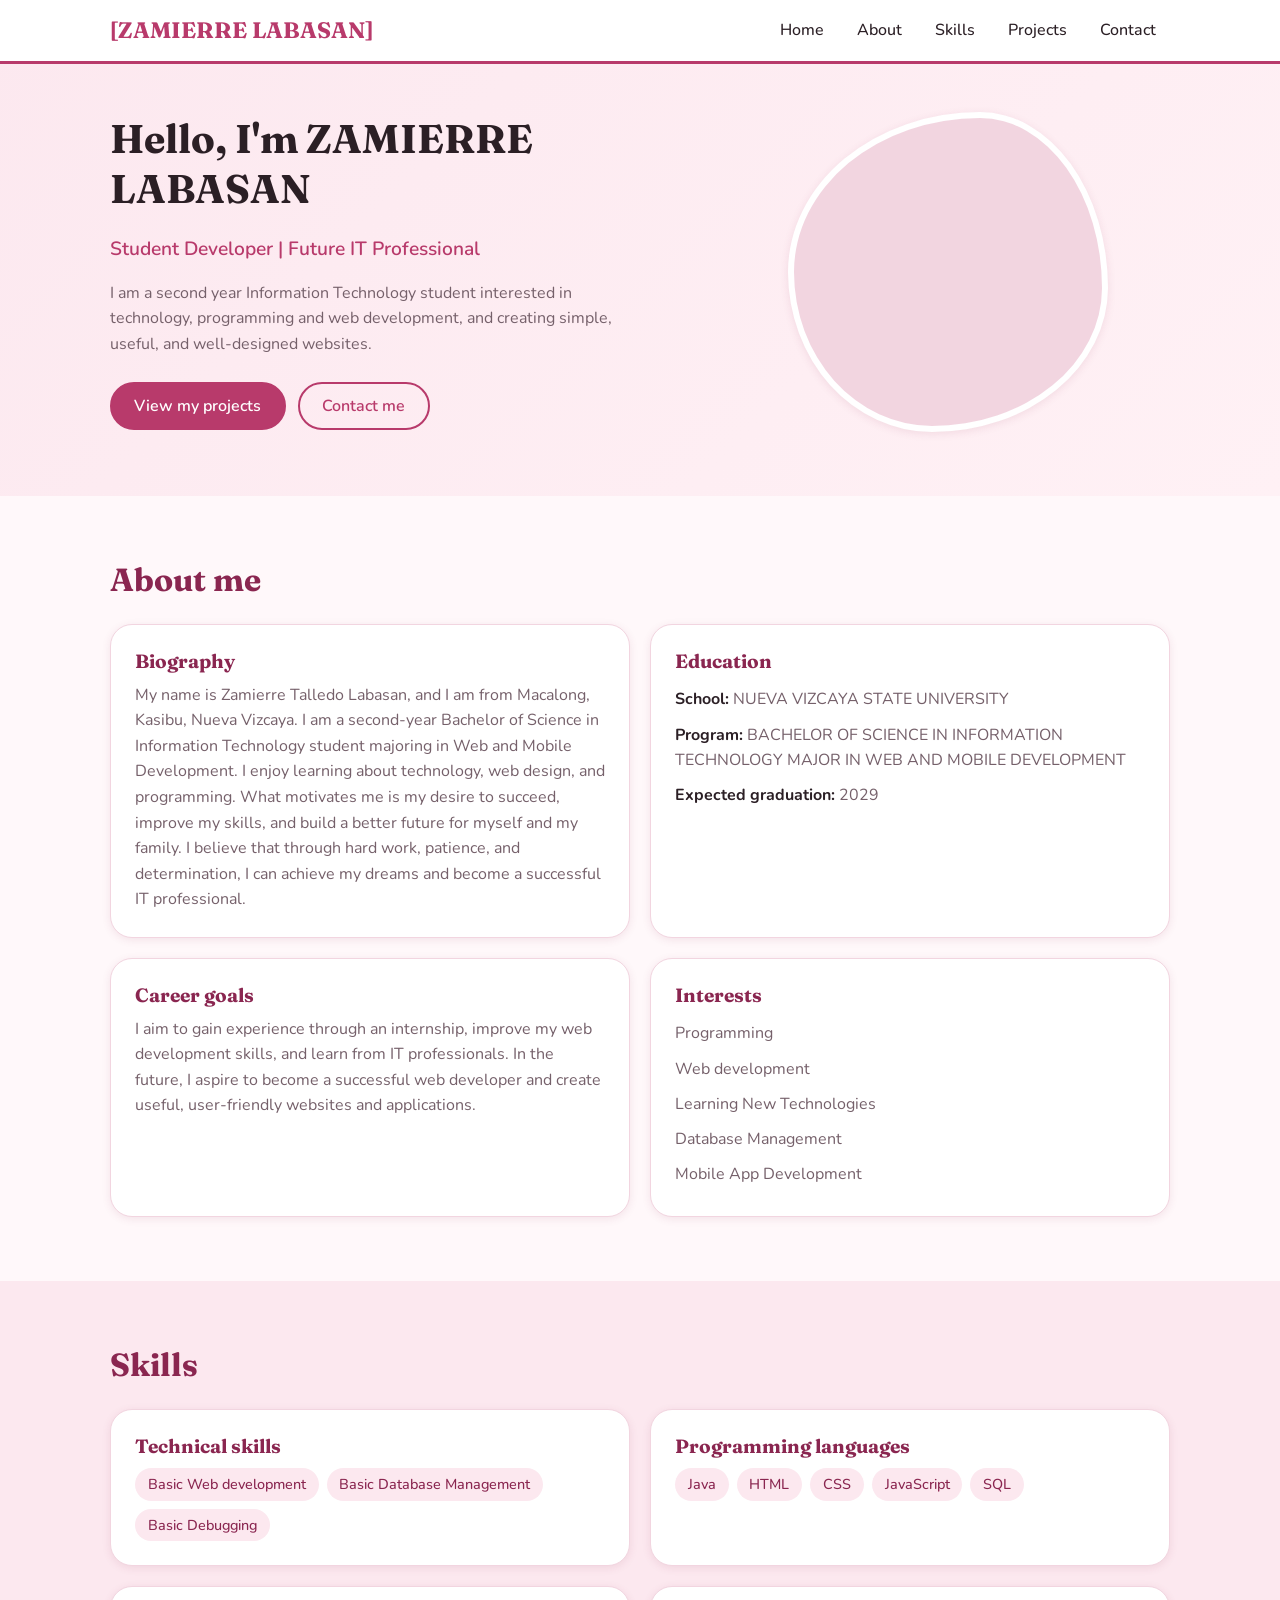
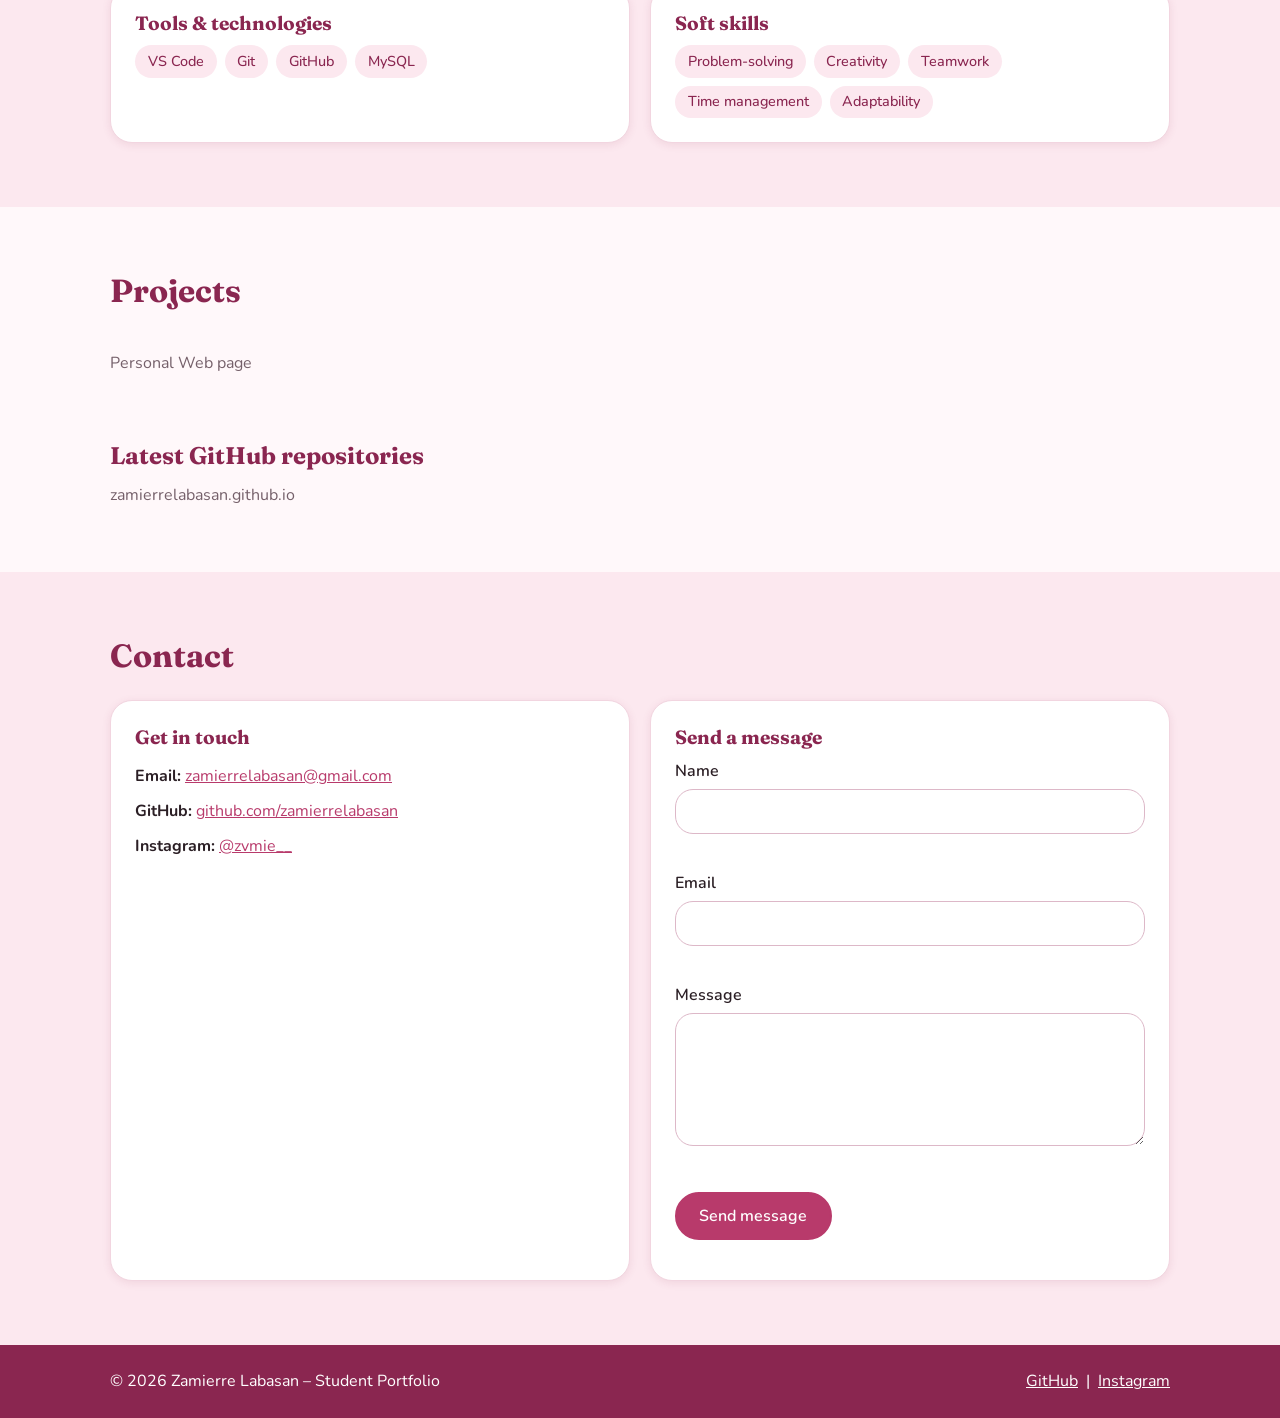
==== index.html @ b9adf053 "First version of my portfolio" ====
<!DOCTYPE html>
<html lang="en">
<head>
  <meta charset="UTF-8">
  <meta name="viewport" content="width=device-width, initial-scale=1.0">
  <title>[ZAMIERRE LABASAN] | Student Portfolio</title>
  <meta name="description" content="Student portfolio of ZAMIERRE LABASAN: about me, skills, projects, latest GitHub repositories and contact details.">

  <!-- Fonts: one for headings, one for body text (system fonts are used if these cannot load) -->
  <link rel="preconnect" href="https://fonts.googleapis.com">
  <link rel="preconnect" href="https://fonts.gstatic.com" crossorigin>
  <link href="https://fonts.googleapis.com/css2?family=Fraunces:wght@600;700&family=Nunito:wght@400;600;700&display=swap" rel="stylesheet">

  <link rel="stylesheet" href="css/style.css">
</head>
<body>

  <!-- ============ HEADER / NAVIGATION ============ -->
  <header class="site-header">
    <nav class="navbar container" aria-label="Main navigation">
      <a href="#home" class="logo" aria-label="Go to top of page">[ZAMIERRE LABASAN]</a>

      <button class="nav-toggle" id="navToggle" aria-expanded="false" aria-controls="navMenu" aria-label="Open menu">
        <span class="bar"></span><span class="bar"></span><span class="bar"></span>
      </button>

      <ul class="nav-menu" id="navMenu">
        <li><a href="#home">Home</a></li>
        <li><a href="#about">About</a></li>
        <li><a href="#skills">Skills</a></li>
        <li><a href="#projects">Projects</a></li>
        <li><a href="#contact">Contact</a></li>
      </ul>
    </nav>
  </header>

  <main>

    <!-- ============ HOME ============ -->
    <section id="home" class="hero">
      <div class="container hero-grid">
        <div class="hero-text">
          <h1>Hello, I'm ZAMIERRE LABASAN</h1>
          <p class="tagline">Student Developer | Future IT Professional</p>
          <p class="intro">
            I am a second year Information Technology student interested in technology, programming and web
            development, and creating simple, useful, and well-designed websites.
          <div class="hero-buttons">
            <a href="#projects" class="btn btn-primary">View my projects</a>
            <a href="#contact" class="btn btn-outline">Contact me</a>
          </div>
        </div>

        <div class="hero-photo">
          <!-- Put your photo at images/profile.jpg (under 500 KB) -->
          <img src="C:\Users\User\Desktop\zamierrelabasan.github.io\images\My Profile.png" alt="My Profile" width="300" height="300">
        </div>
      </div>
    </section>

    <!-- ============ ABOUT ============ -->
    <section id="about" class="section">
      <div class="container">
        <h2>About me</h2>
        <div class="about-grid">
          <article class="card">
            <h3>Biography</h3>
            <p>My name is Zamierre Talledo Labasan, and I am from Macalong, Kasibu, Nueva Vizcaya. 
              I am a second-year Bachelor of Science in Information Technology student majoring in Web and Mobile Development.
              I enjoy learning about technology, web design, and programming. What motivates me is my desire to succeed, improve my skills, and build a better future for myself and my family. 
              I believe that through hard work, patience, and determination, I can achieve my dreams and become a successful IT professional.</p>
          </article>
          <article class="card">
            <h3>Education</h3>
            <ul class="plain-list">
              <li><strong>School:</strong> NUEVA VIZCAYA STATE UNIVERSITY</li>
              <li><strong>Program:</strong> BACHELOR OF SCIENCE IN INFORMATION TECHNOLOGY MAJOR IN WEB AND MOBILE DEVELOPMENT</li>
              <li><strong>Expected graduation:</strong> 2029 </li>
            </ul>
          </article>
          <article class="card">
            <h3>Career goals</h3>
            <p>I aim to gain experience through an internship, improve my web development skills, and learn from IT professionals. In the future, I aspire to become a successful web developer and create useful, user-friendly websites and applications.</p>
          </article>
          <article class="card">
            <h3>Interests</h3>
            <ul class="plain-list">
              <li>Programming</li>
              <li>Web development</li>
              <li>Learning New Technologies</li>
              <li>Database Management</li>
              <li>Mobile App Development</li>
            </ul>
          </article>
        </div>
      </div>
    </section>

    <!-- ============ SKILLS ============ -->
    <section id="skills" class="section section-alt">
      <div class="container">
        <h2>Skills</h2>
        <div class="skills-grid">
          <article class="card">
            <h3>Technical skills</h3>
            <ul class="badges">
              <li>Basic Web development</li>
              <li>Basic Database Management</li>
              <li>Basic Debugging</li>
            </ul>
          </article>
          <article class="card">
            <h3>Programming languages</h3>
            <ul class="badges">
              <li>Java</li>
              <li>HTML</li>
              <li>CSS</li>
              <li>JavaScript</li>
              <li>SQL</li>
            </ul>
          </article>
          <article class="card">
            <h3>Tools &amp; technologies</h3>
            <ul class="badges">
              <li>VS Code</li>
              <li>Git</li>
              <li>GitHub</li>
              <li>MySQL</li>
            </ul>
          </article>
          <article class="card">
            <h3>Soft skills</h3>
            <ul class="badges">
              <li>Problem-solving</li>
              <li>Creativity</li>
              <li>Teamwork</li>
              <li>Time management</li>
              <li>Adaptability</li>
            </ul>
          </article>
        </div>
      </div>
    </section>

    <!-- ============ PROJECTS ============ -->
    <section id="projects" class="section">
      <div class="container">
        <h2>Projects</h2>

        <!-- Cards are generated by js/script.js from data/projects.json -->
        <div id="projectsGrid" class="projects-grid" aria-live="polite">
          <p class="status-message">Personal Web page</p>
        </div>

        <h3 class="subheading">Latest GitHub repositories</h3>
        <!-- Filled by js/script.js using the GitHub REST API -->
        <ul id="repoList" class="repo-list" aria-live="polite">
          <li class="status-message">zamierrelabasan.github.io</li>
        </ul>
      </div>
    </section>

    <!-- ============ CONTACT ============ -->
    <section id="contact" class="section section-alt">
      <div class="container">
        <h2>Contact</h2>
        <div class="contact-grid">

          <div class="card">
            <h3>Get in touch</h3>
            <ul class="plain-list">
              <li><strong>Email:</strong> <a href="mailto:zamierrelabasan@gmail.com">zamierrelabasan@gmail.com</a></li>
              <li><strong>GitHub:</strong> <a href="https://github.com/zamierrelabasan" target="_blank" rel="noopener">github.com/zamierrelabasan</a></li>
              <li><strong>Instagram:</strong> <a href="https://www.instagram.com/in/zvmie__" target="_blank" rel="noopener noreferrer">@zvmie__</a></li>
            </ul>
          </div>

          <form class="card" id="contactForm" novalidate>
            <h3>Send a message</h3>

            <div class="form-group">
              <label for="name">Name</label>
              <input type="text" id="name" name="name" autocomplete="name">
              <span class="error" id="nameError" role="alert"></span>
            </div>

            <div class="form-group">
              <label for="email">Email</label>
              <input type="email" id="email" name="email" autocomplete="email">
              <span class="error" id="emailError" role="alert"></span>
            </div>

            <div class="form-group">
              <label for="message">Message</label>
              <textarea id="message" name="message" rows="5"></textarea>
              <span class="error" id="messageError" role="alert"></span>
            </div>

            <button type="submit" class="btn btn-primary">Send message</button>
            <p class="form-success" id="formSuccess" role="status"></p>
          </form>

        </div>
      </div>
    </section>

  </main>

  <!-- ============ FOOTER ============ -->
  <footer class="site-footer">
    <div class="container footer-inner">
      <p>&copy; 2026 Zamierre Labasan &ndash; Student Portfolio</p>
      <p>
        <a href="https://github.com/zamierrelabasan" target="_blank" rel="noopener">GitHub</a>
        &nbsp;|&nbsp;
        <a href="https://www.instagram.com/in/zvmie__" target="_blank" rel="noopener noreferrer">Instagram</a>
      </p>
    </div>
  </footer>

  <!-- Personal feature: Back to top button -->
  <button id="backToTop" class="back-to-top" aria-label="Back to top">&uarr;</button>

  <script src="js/script.js"></script>
</body>
</html>
---- css/style.css ----
/* =========================================================
   Student Portfolio - style.css
   Theme: Soft rose: pastel, pill buttons and organic photo shape. Change colors in :root below.
   ========================================================= */

/* ---------- 1. Color theme and fonts (CSS variables) ---------- */
:root {
  --primary: #B83A6B;
  --primary-dark: #8A2650;
  --lavender: #FCE8EF;
  --background: #FFF8FA;
  --surface: #FFFFFF;
  --text: #2B1F25;
  --muted: #75606A;
  --border: #F2D5E0;

  --font-heading: "Fraunces", Georgia, serif;
  --font-body: "Nunito", "Segoe UI", Arial, sans-serif;

  --radius: 18px;
  --shadow: 0 2px 8px rgba(138, 38, 80, 0.10);
  --nav-height: 64px;
}

/* ---------- 2. Base styles ---------- */
*, *::before, *::after { box-sizing: border-box; }

html {
  scroll-behavior: smooth;          /* smooth scrolling to sections */
  scroll-padding-top: var(--nav-height);
}

body {
  margin: 0;
  font-family: var(--font-body);
  color: var(--text);
  background: var(--background);
  line-height: 1.6;
  overflow-x: hidden;
}

img { max-width: 100%; height: auto; display: block; }
a { color: var(--primary); }
a:hover { color: var(--primary-dark); }

h1, h2, h3 { font-family: var(--font-heading); line-height: 1.25; margin: 0 0 0.5em; }
h1 { font-size: 2.5rem; }
h2 { font-size: 2rem; margin-bottom: 1.5rem; color: var(--primary-dark); }
h3 { font-size: 1.2rem; }

.container { width: 100%; max-width: 1100px; margin: 0 auto; padding: 0 1.25rem; }

/* Visible keyboard focus */
a:focus-visible, button:focus-visible, input:focus-visible, textarea:focus-visible {
  outline: 3px solid var(--primary);
  outline-offset: 2px;
}

/* ---------- 3. Navigation (Flexbox) ---------- */
.site-header {
  position: fixed;                 /* stays visible while scrolling */
  top: 0; left: 0; right: 0;
  height: var(--nav-height);
  background: var(--surface);
  border-bottom: 3px solid var(--primary);
  z-index: 100;
}

.navbar {
  height: 100%;
  display: flex;
  align-items: center;
  justify-content: space-between;  /* logo left, links right */
}

.logo {
  font-family: var(--font-heading);
  font-weight: 700;
  font-size: 1.4rem;
  color: var(--primary);
  text-decoration: none;
}

.nav-menu { display: flex; gap: 0.25rem; list-style: none; margin: 0; padding: 0; }

.nav-menu a {
  display: block;
  padding: 0.5rem 0.9rem;
  color: var(--text);
  text-decoration: none;
  font-weight: 500;
  border-radius: var(--radius);
  transition: background 0.2s, color 0.2s;
}
.nav-menu a:hover { background: var(--lavender); color: var(--primary-dark); }

/* Hamburger button (hidden on desktop) */
.nav-toggle {
  display: none;
  background: none;
  border: 0;
  padding: 0.5rem;
  cursor: pointer;
}
.nav-toggle .bar {
  display: block;
  width: 24px; height: 3px;
  margin: 5px 0;
  background: var(--primary-dark);
  border-radius: 2px;
}

/* ---------- 4. Hero (Home) ---------- */
.hero {
  padding: calc(var(--nav-height) + 3rem) 0 4rem;
  background: var(--lavender);
}
.hero-grid {
  display: grid;
  grid-template-columns: 1.3fr 1fr;
  gap: 2.5rem;
  align-items: center;
}
.tagline { font-size: 1.2rem; font-weight: 600; color: var(--primary); margin: 0 0 1rem; }
.intro { color: var(--muted); max-width: 52ch; margin-bottom: 1.5rem; }
.hero-buttons { display: flex; flex-wrap: wrap; gap: 0.75rem; }

.hero-photo img {
  width: 100%;
  max-width: 320px;
  aspect-ratio: 1 / 1;
  object-fit: cover;
  margin: 0 auto;
  border-radius: 50%;
  border: 6px solid var(--surface);
  box-shadow: var(--shadow);
  background: var(--border);
}

/* ---------- 5. Buttons ---------- */
.btn {
  display: inline-block;
  padding: 0.7rem 1.4rem;
  font: 600 1rem var(--font-body);
  text-decoration: none;
  border: 2px solid var(--primary);
  border-radius: var(--radius);
  cursor: pointer;
  transition: background 0.2s, color 0.2s;
}
.btn-primary { background: var(--primary); color: #fff; }
.btn-primary:hover { background: var(--primary-dark); border-color: var(--primary-dark); color: #fff; }
.btn-outline { background: transparent; color: var(--primary); }
.btn-outline:hover { background: var(--primary); color: #fff; }

/* ---------- 6. Sections and cards ---------- */
.section { padding: 4rem 0; }
.section-alt { background: var(--lavender); }

.card {
  background: var(--surface);
  border: 1px solid var(--border);
  border-radius: var(--radius);
  box-shadow: var(--shadow);
  padding: 1.5rem;
}
.card h3 { color: var(--primary-dark); }
.card p { margin: 0; color: var(--muted); }

.plain-list { list-style: none; margin: 0; padding: 0; }
.plain-list li { padding: 0.3rem 0; color: var(--muted); }
.plain-list strong { color: var(--text); }

/* About + Skills grids (CSS Grid) */
.about-grid, .skills-grid, .contact-grid {
  display: grid;
  grid-template-columns: repeat(2, 1fr);
  gap: 1.25rem;
}

/* Skill badges */
.badges { list-style: none; margin: 0; padding: 0; display: flex; flex-wrap: wrap; gap: 0.5rem; }
.badges li {
  padding: 0.3rem 0.8rem;
  background: var(--lavender);
  color: var(--primary-dark);
  border-radius: 999px;
  font-size: 0.9rem;
  font-weight: 500;
}

/* ---------- 7. Projects ---------- */
.projects-grid {
  display: grid;
  grid-template-columns: repeat(3, 1fr);   /* desktop: 3 columns */
  gap: 1.5rem;
}

.project-card { display: flex; flex-direction: column; padding: 0; overflow: hidden; }
.project-card img {
  width: 100%;
  aspect-ratio: 16 / 9;
  object-fit: cover;
  background: var(--lavender);
}
.project-body { padding: 1.25rem; display: flex; flex-direction: column; gap: 0.6rem; flex: 1; }
.project-role { font-size: 0.9rem; color: var(--muted); }
.project-body .btn { align-self: flex-start; margin-top: auto; padding: 0.45rem 1rem; font-size: 0.9rem; }

.subheading { margin-top: 3rem; color: var(--primary-dark); font-size: 1.5rem; }

.repo-list { list-style: none; margin: 0; padding: 0; display: grid; gap: 0.75rem; }
.repo-item {
  display: flex;
  flex-wrap: wrap;
  align-items: center;
  justify-content: space-between;
  gap: 0.5rem;
  padding: 1rem 1.25rem;
  background: var(--surface);
  border: 1px solid var(--border);
  border-left: 4px solid var(--primary);
  border-radius: var(--radius);
}
.repo-item a { font-weight: 600; overflow-wrap: anywhere; }
.repo-lang { color: var(--muted); font-size: 0.9rem; }

.status-message { color: var(--muted); }
.status-message.error {
  padding: 1rem;
  background: #FFF4F4;
  border: 1px solid #E5B4B4;
  border-radius: var(--radius);
  color: #8A1F1F;
}

/* ---------- 8. Contact form ---------- */
.form-group { margin-bottom: 1rem; }
label { display: block; font-weight: 600; margin-bottom: 0.3rem; }

input, textarea {
  width: 100%;
  padding: 0.65rem 0.8rem;
  font: 1rem var(--font-body);
  border: 1px solid #DDB8C8;
  border-radius: var(--radius);
  background: #fff;
}
textarea { resize: vertical; }
input.invalid, textarea.invalid { border-color: #B3261E; }

.error { display: block; min-height: 1.2em; margin-top: 0.25rem; font-size: 0.875rem; color: #B3261E; }
.form-success { margin-top: 1rem !important; font-weight: 600; color: #1E6B3A !important; }

/* ---------- 9. Footer ---------- */
.site-footer { background: var(--primary-dark); color: #fff; padding: 1.5rem 0; }
.footer-inner { display: flex; flex-wrap: wrap; justify-content: space-between; gap: 0.5rem; }
.footer-inner p { margin: 0; }
.site-footer a { color: #fff; }

/* ---------- 10. Back to top button (personal feature) ---------- */
.back-to-top {
  position: fixed;
  right: 1.25rem; bottom: 1.25rem;
  width: 44px; height: 44px;
  font-size: 1.3rem;
  color: #fff;
  background: var(--primary);
  border: 0;
  border-radius: 50%;
  box-shadow: var(--shadow);
  cursor: pointer;
  opacity: 0;
  visibility: hidden;
  transition: opacity 0.3s, visibility 0.3s, background 0.2s;
}
.back-to-top.visible { opacity: 1; visibility: visible; }
.back-to-top:hover { background: var(--primary-dark); }

/* ---------- 11. Responsive design (media queries) ---------- */

/* Tablet: projects in 2 columns */
@media (max-width: 992px) {
  .projects-grid { grid-template-columns: repeat(2, 1fr); }
  h1 { font-size: 2.1rem; }
}

/* Mobile: 1 column + hamburger menu */
@media (max-width: 680px) {
  .projects-grid,
  .about-grid,
  .skills-grid,
  .contact-grid { grid-template-columns: 1fr; }

  .hero-grid { grid-template-columns: 1fr; text-align: center; }
  .hero-photo { order: -1; }
  .hero-photo img { max-width: 220px; }
  .intro { margin-left: auto; margin-right: auto; }
  .hero-buttons { justify-content: center; }

  h1 { font-size: 1.8rem; }
  h2 { font-size: 1.6rem; }
  .section { padding: 3rem 0; }

  .nav-toggle { display: block; }
  .nav-menu {
    display: none;
    position: absolute;
    top: var(--nav-height); left: 0; right: 0;
    flex-direction: column;
    background: var(--surface);
    border-bottom: 3px solid var(--primary);
    padding: 0.5rem 1rem 1rem;
  }
  .nav-menu.open { display: flex; }
}

/* Respect users who prefer less motion */
@media (prefers-reduced-motion: reduce) {
  html { scroll-behavior: auto; }
  * { transition: none !important; }
}

/* ---------- 12. Theme overrides ---------- */
.hero { background: linear-gradient(135deg, #FCE8EF 0%, #FFF1F5 100%); }
.hero-photo img { border-radius: 60% 40% 55% 45% / 50% 55% 45% 50%; }
.btn, .nav-menu a, .badges li { border-radius: 999px; }
.card, .project-card, .repo-item { border-radius: 22px; }
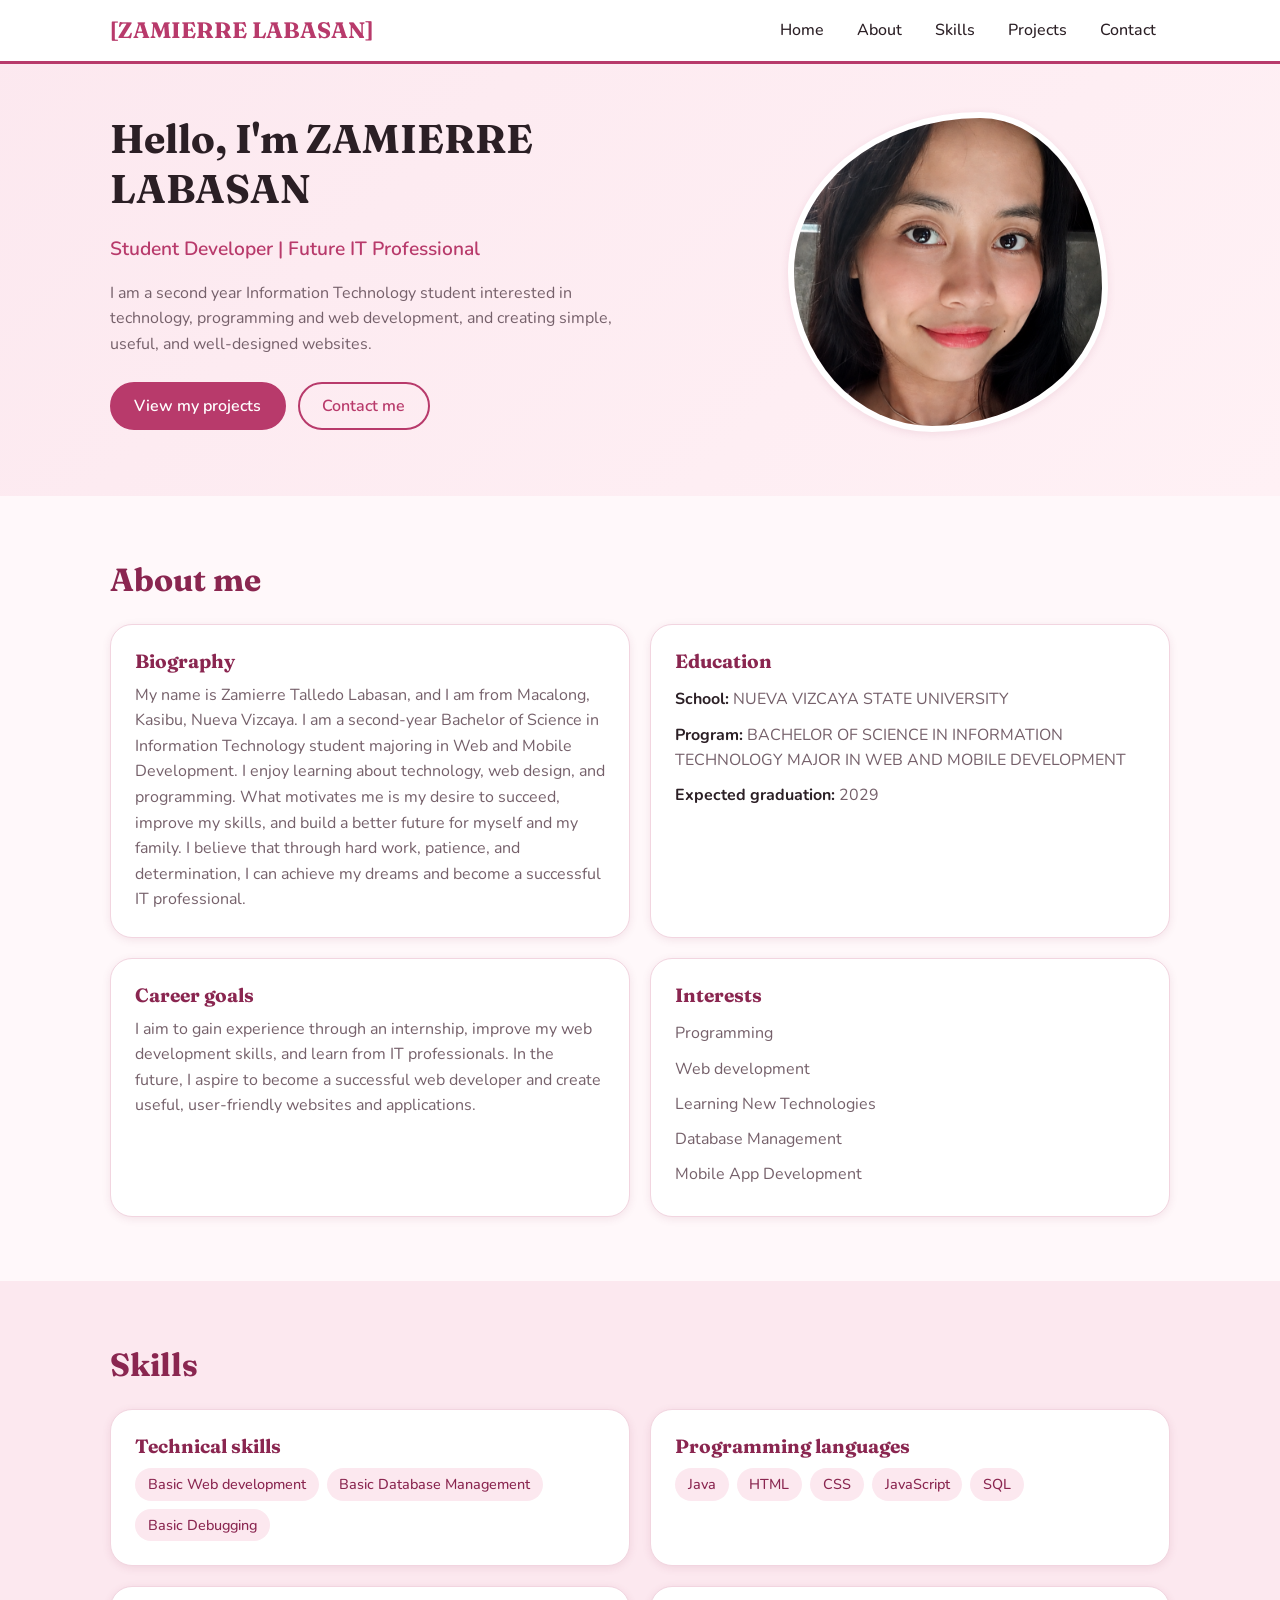
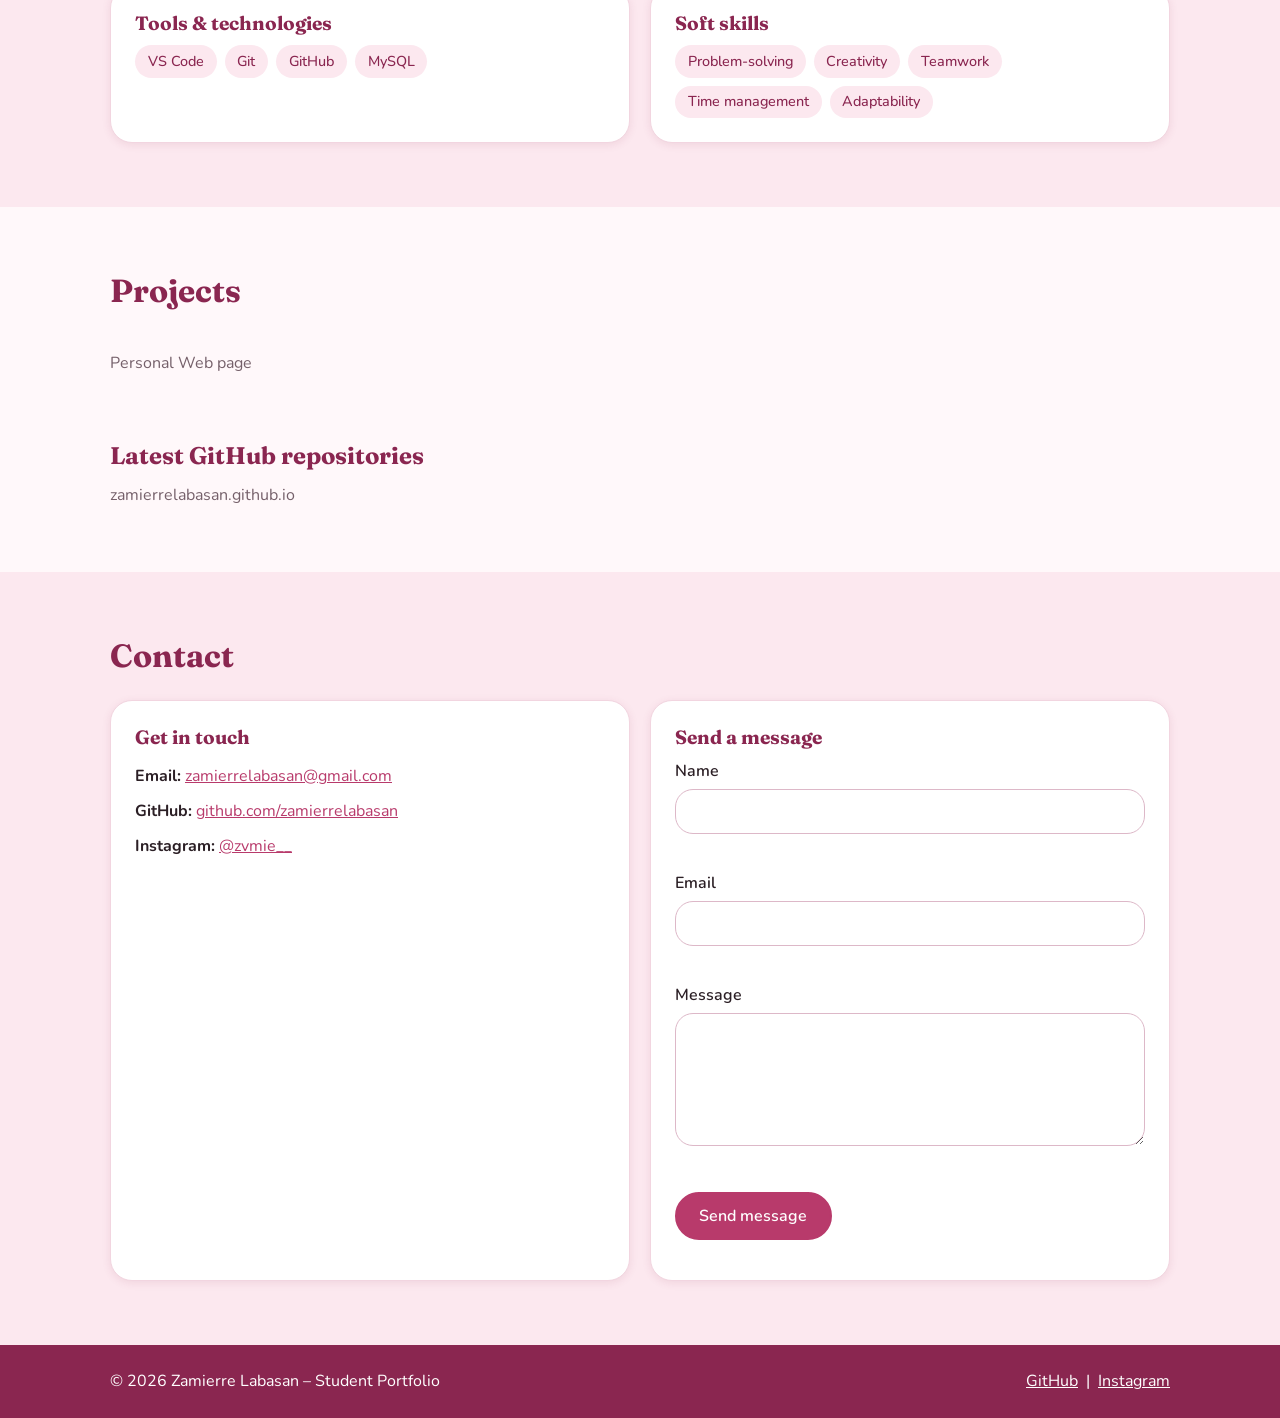
==== commit e8d39c3f: "Update index.html" ====
--- a/index.html
+++ b/index.html
@@ -3,7 +3,7 @@
 <head>
   <meta charset="UTF-8">
   <meta name="viewport" content="width=device-width, initial-scale=1.0">
-  <title>[ZAMIERRE LABASAN] | Student Portfolio</title>
+  <title>My Portfolio | Student Portfolio</title>
   <meta name="description" content="Student portfolio of ZAMIERRE LABASAN: about me, skills, projects, latest GitHub repositories and contact details.">
 
   <!-- Fonts: one for headings, one for body text (system fonts are used if these cannot load) -->
@@ -53,7 +53,7 @@
 
         <div class="hero-photo">
           <!-- Put your photo at images/profile.jpg (under 500 KB) -->
-          <img src="C:\Users\User\Desktop\zamierrelabasan.github.io\images\My Profile.png" alt="My Profile" width="300" height="300">
+          <img src="images\Photo.png" alt="Photo" width="300" height="300">
         </div>
       </div>
     </section>
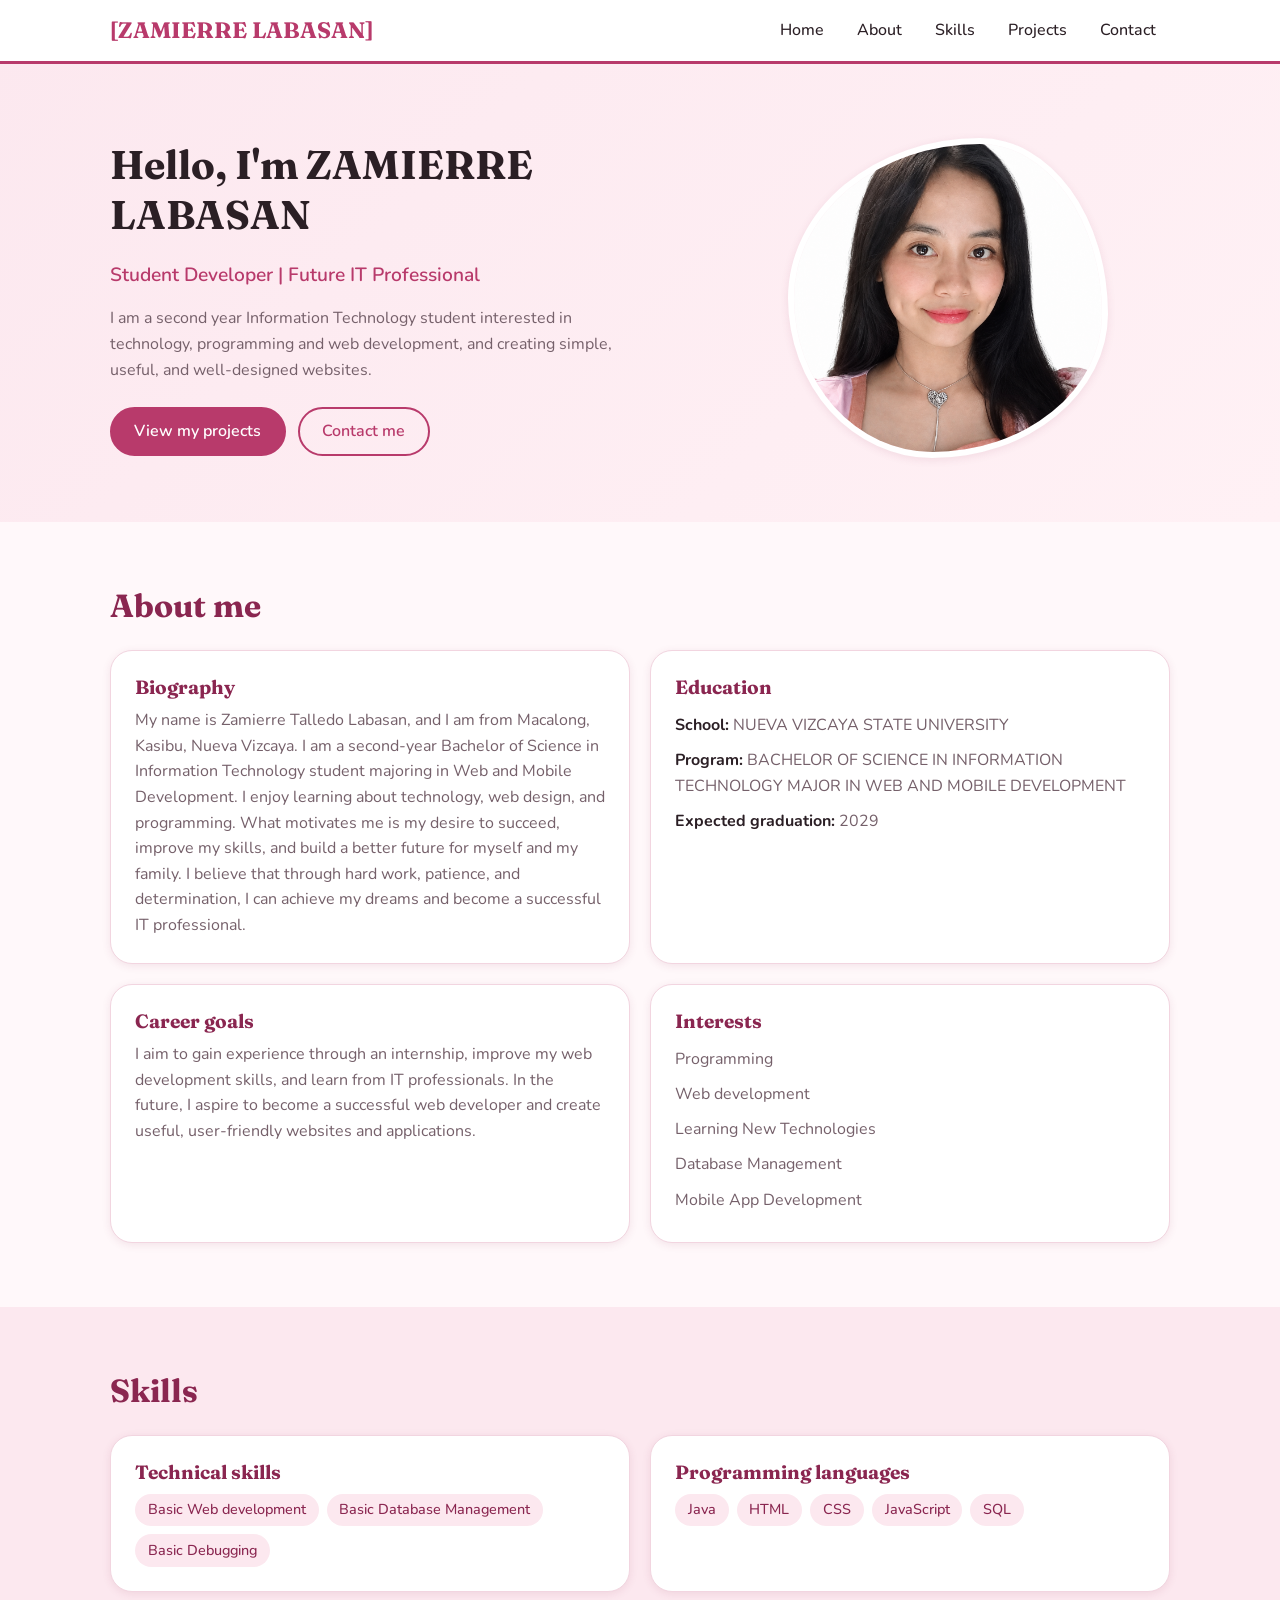
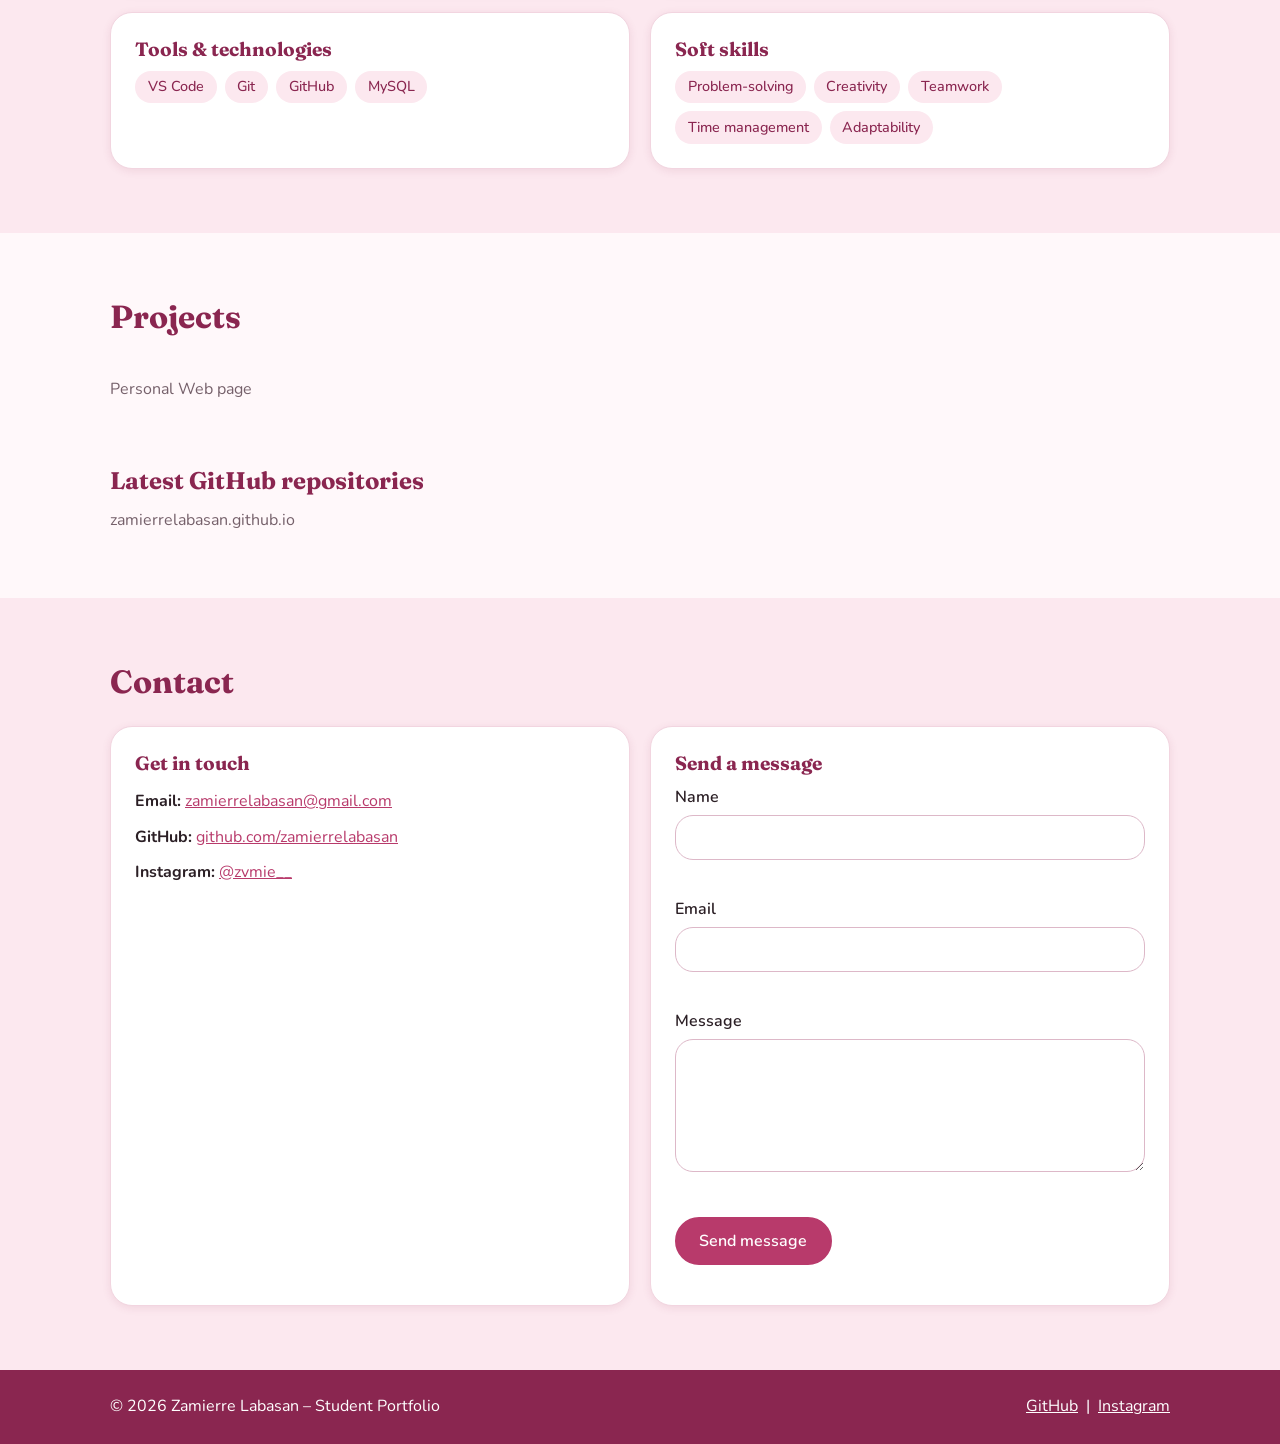
==== commit 92935bb3: "Update index.html" ====
--- a/index.html
+++ b/index.html
@@ -12,6 +12,8 @@
   <link href="https://fonts.googleapis.com/css2?family=Fraunces:wght@600;700&family=Nunito:wght@400;600;700&display=swap" rel="stylesheet">
 
   <link rel="stylesheet" href="css/style.css">
+  <div id="projectsGrid"></div>div>
+  <script src="js/script.js"></script>
 </head>
 <body>
 
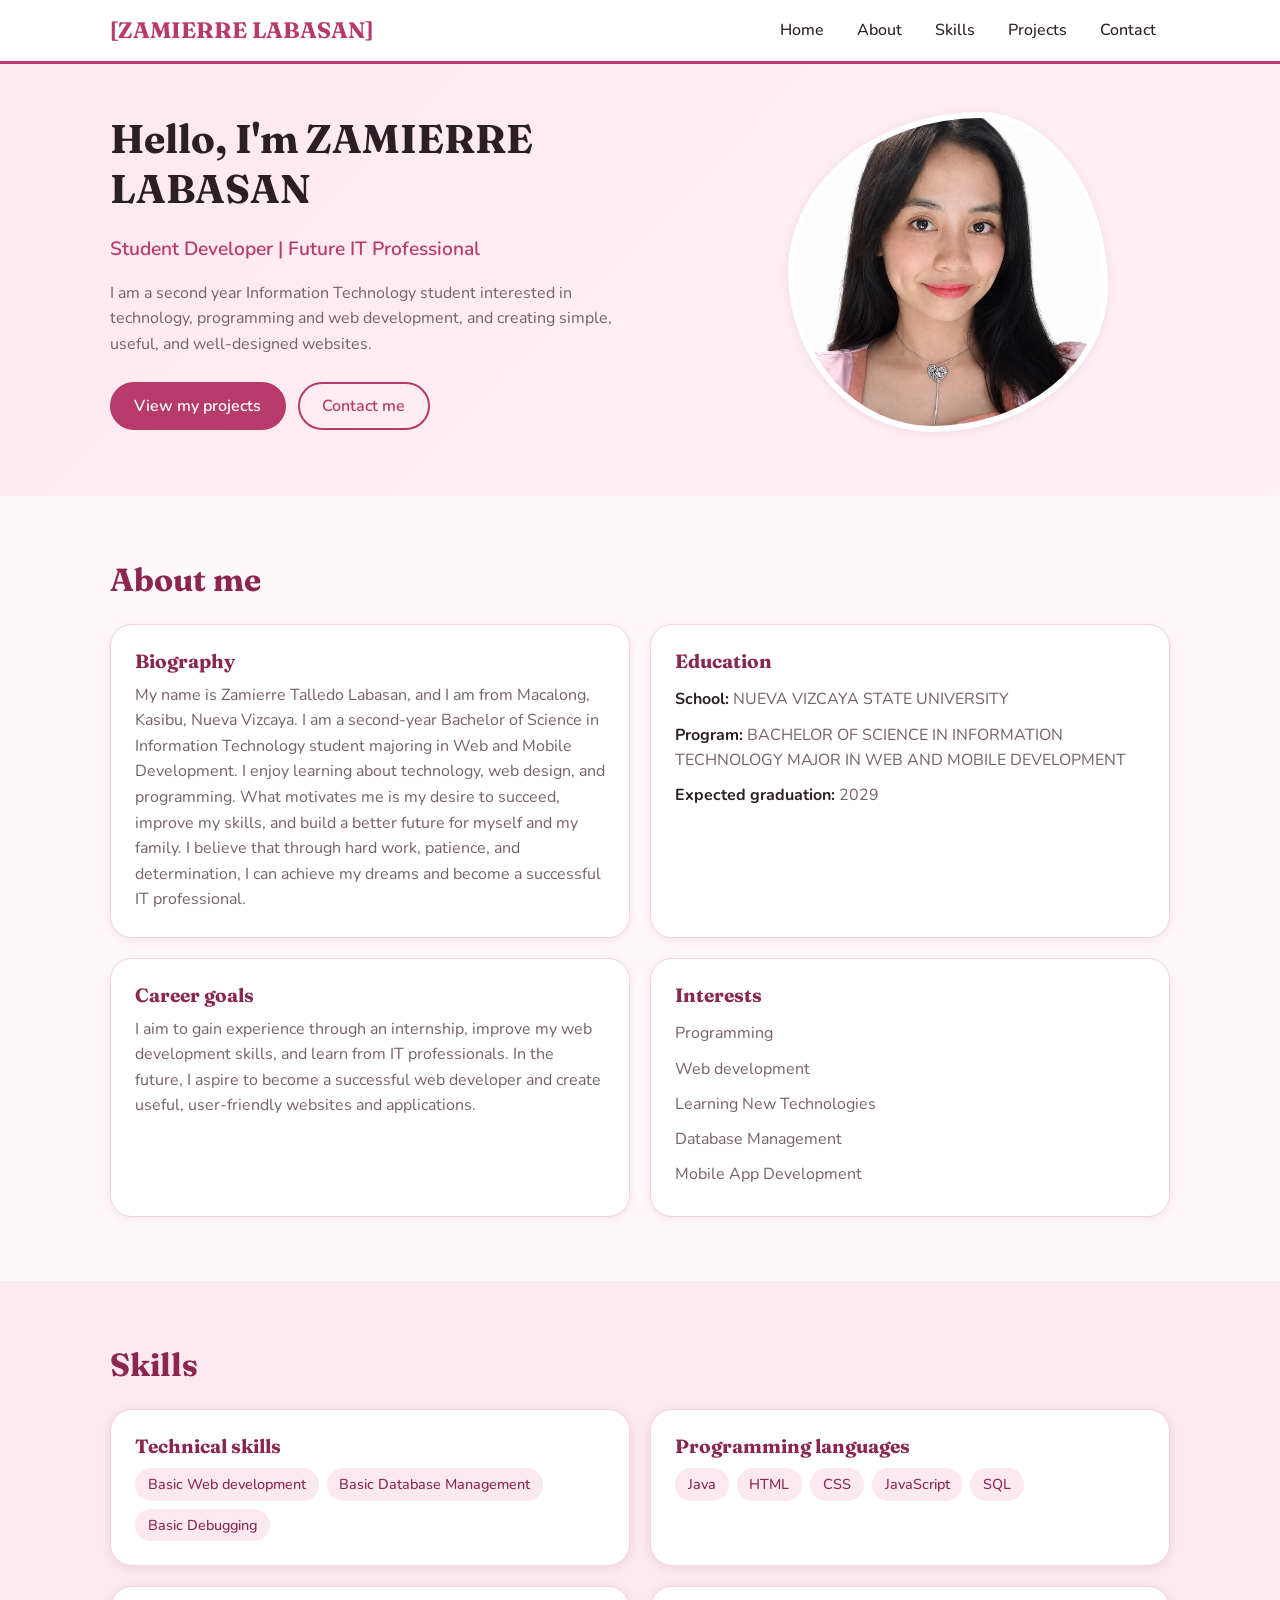
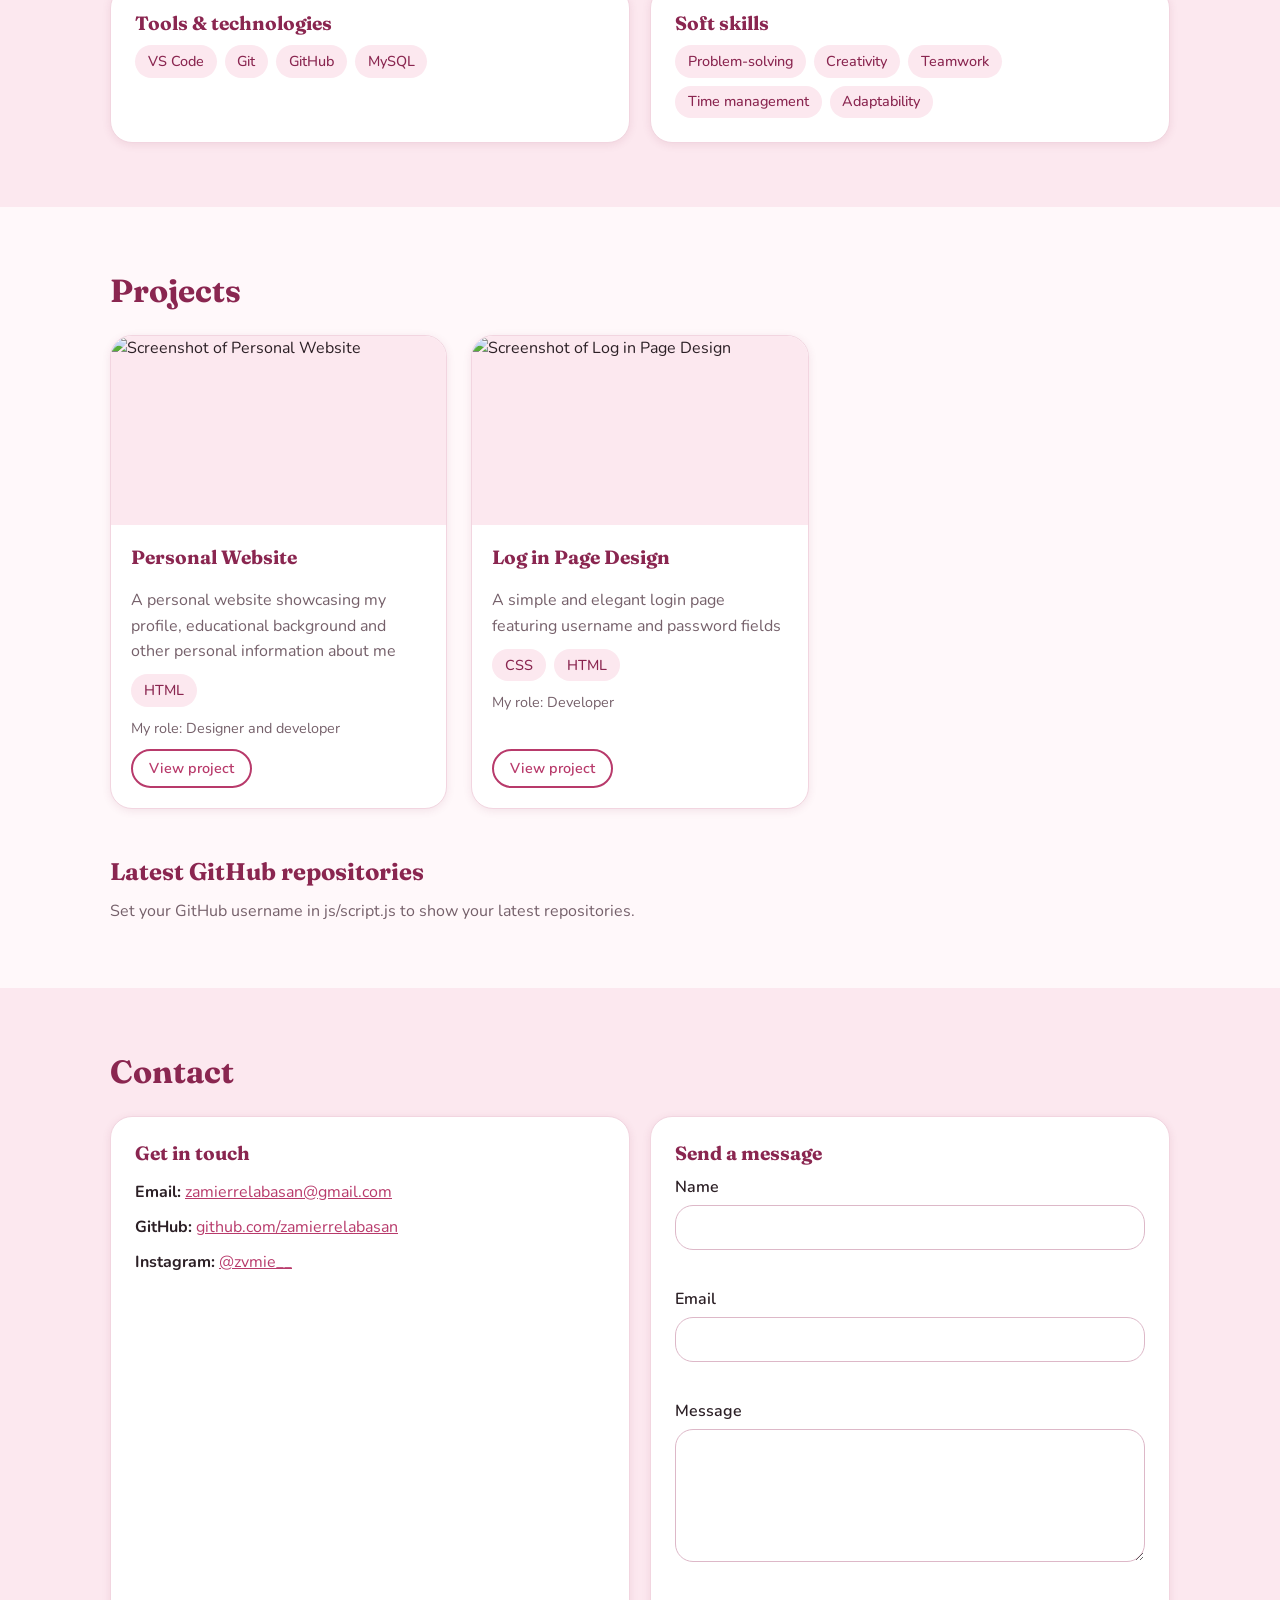
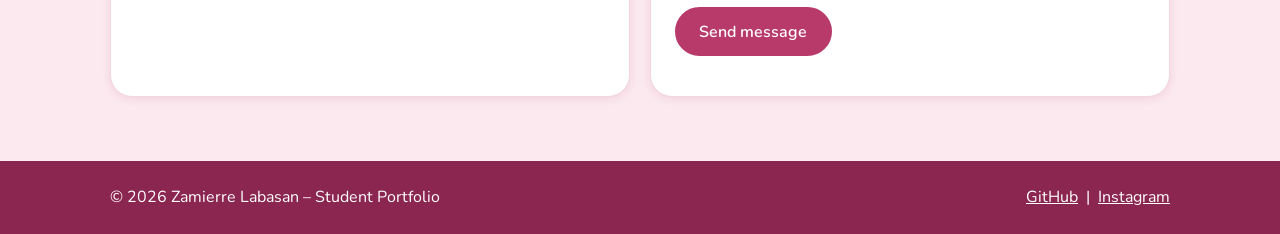
==== commit 3f62dc72: "Update index.html" ====
--- a/index.html
+++ b/index.html
@@ -3,7 +3,7 @@
 <head>
   <meta charset="UTF-8">
   <meta name="viewport" content="width=device-width, initial-scale=1.0">
-  <title>My Portfolio | Student Portfolio</title>
+  <title>My Portfolio | My Portfolio</title>
   <meta name="description" content="Student portfolio of ZAMIERRE LABASAN: about me, skills, projects, latest GitHub repositories and contact details.">
 
   <!-- Fonts: one for headings, one for body text (system fonts are used if these cannot load) -->
@@ -12,8 +12,6 @@
   <link href="https://fonts.googleapis.com/css2?family=Fraunces:wght@600;700&family=Nunito:wght@400;600;700&display=swap" rel="stylesheet">
 
   <link rel="stylesheet" href="css/style.css">
-  <div id="projectsGrid"></div>div>
-  <script src="js/script.js"></script>
 </head>
 <body>
 
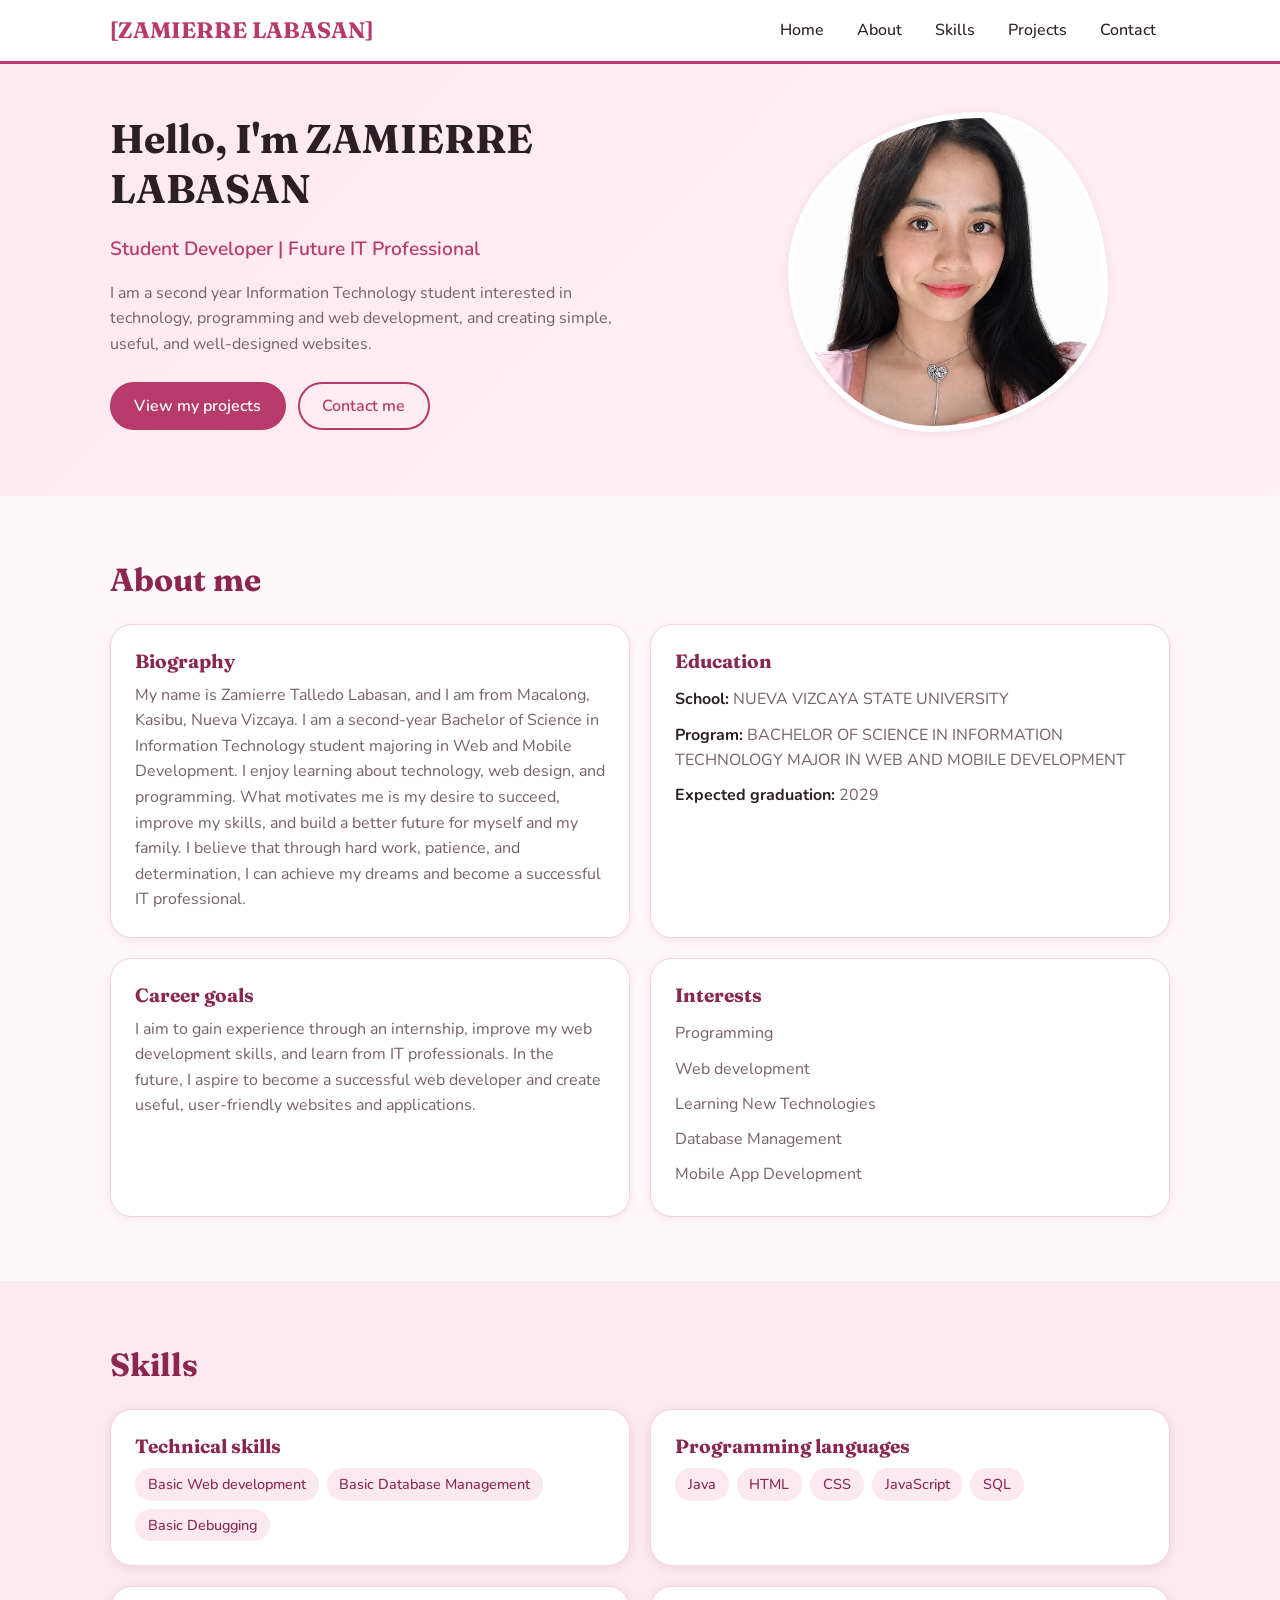
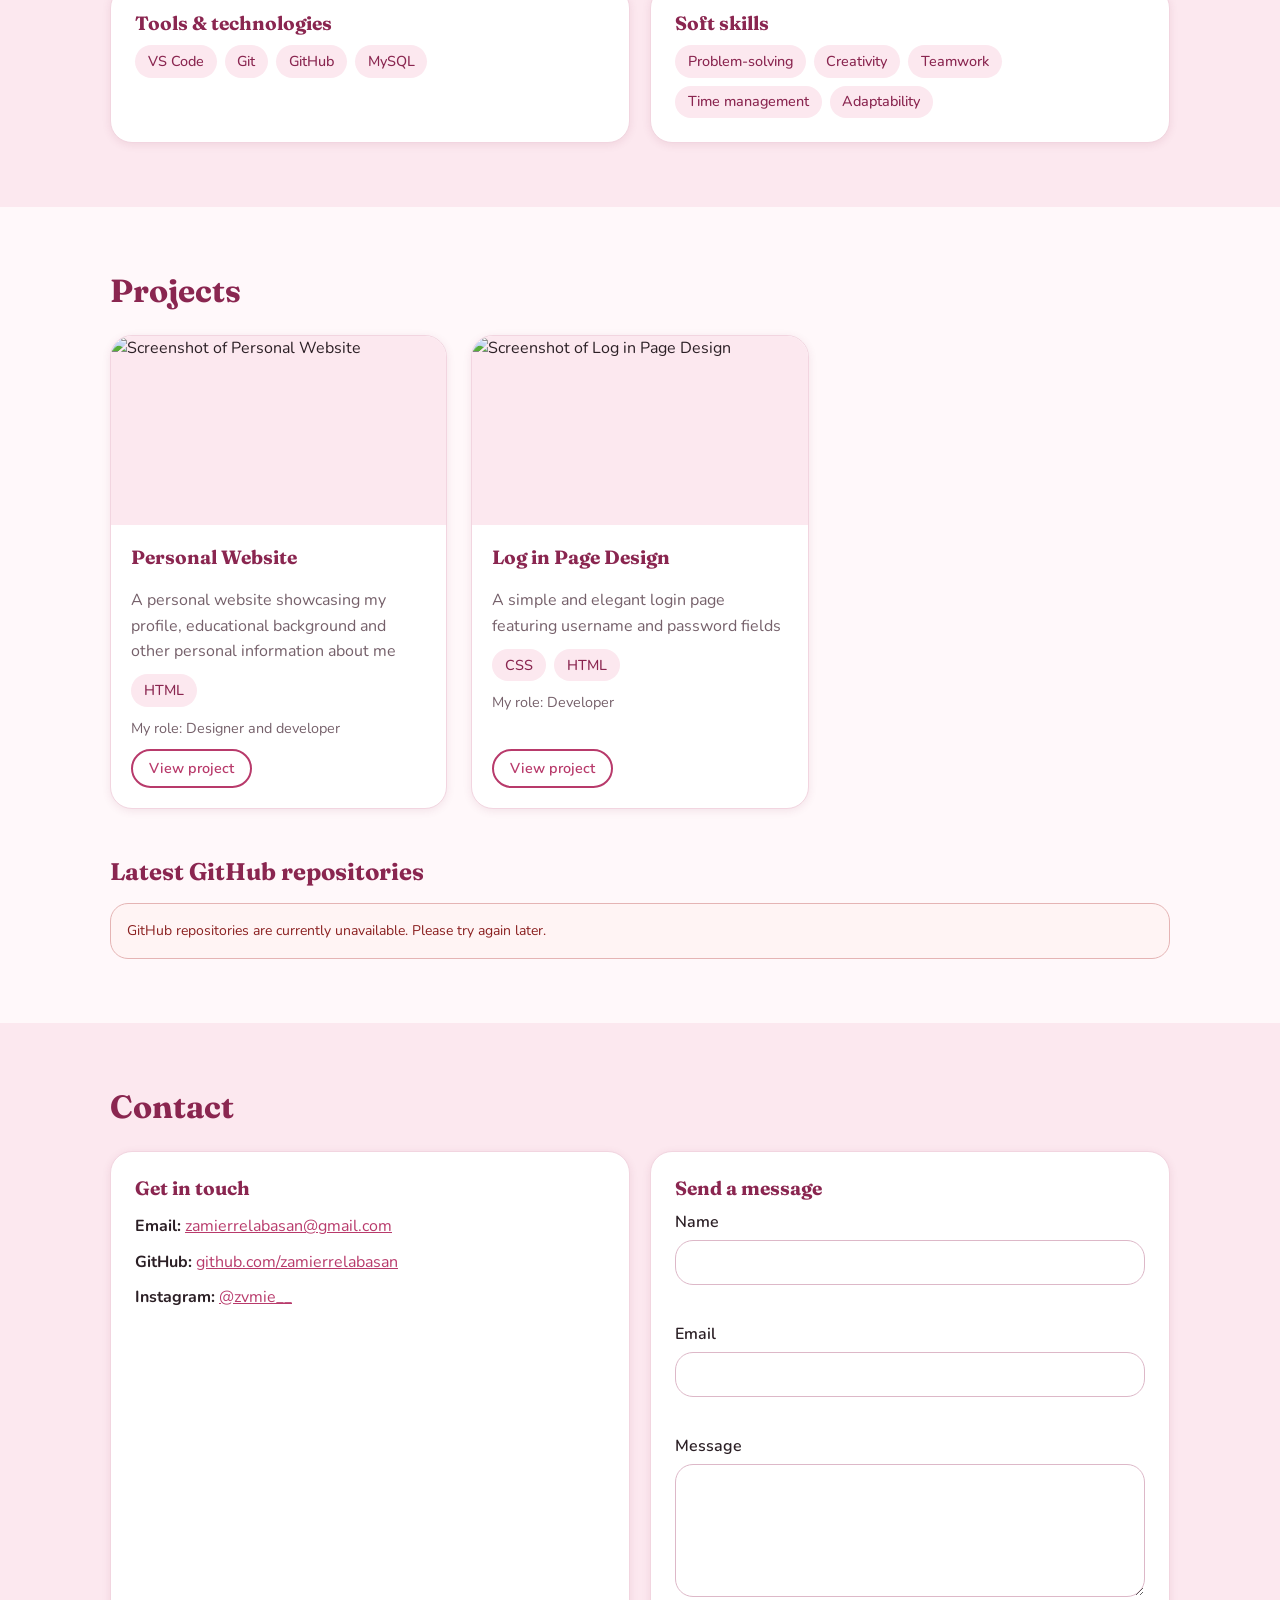
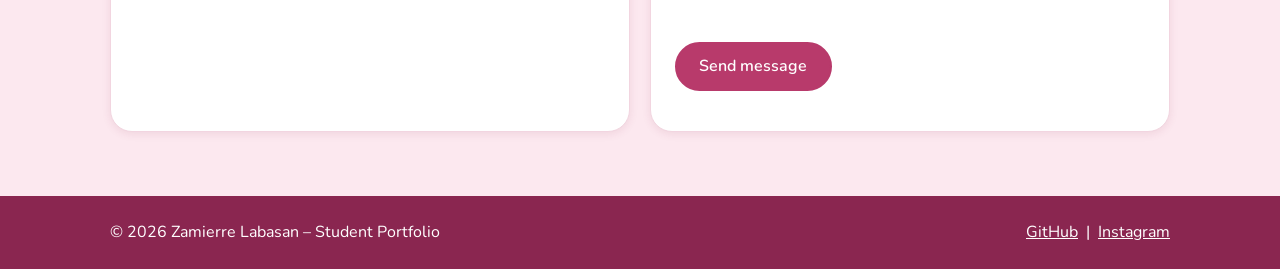
==== commit d4581204: "Update index.html" ====
--- a/index.html
+++ b/index.html
@@ -3,7 +3,7 @@
 <head>
   <meta charset="UTF-8">
   <meta name="viewport" content="width=device-width, initial-scale=1.0">
-  <title>My Portfolio | My Portfolio</title>
+  <title>Zamierre Labasan | Student Portfolio</title>
   <meta name="description" content="Student portfolio of ZAMIERRE LABASAN: about me, skills, projects, latest GitHub repositories and contact details.">
 
   <!-- Fonts: one for headings, one for body text (system fonts are used if these cannot load) -->
@@ -44,7 +44,7 @@
           <p class="tagline">Student Developer | Future IT Professional</p>
           <p class="intro">
             I am a second year Information Technology student interested in technology, programming and web
-            development, and creating simple, useful, and well-designed websites.
+            development, and creating simple, useful, and well-designed websites. </p>
           <div class="hero-buttons">
             <a href="#projects" class="btn btn-primary">View my projects</a>
             <a href="#contact" class="btn btn-outline">Contact me</a>
@@ -53,7 +53,7 @@
 
         <div class="hero-photo">
           <!-- Put your photo at images/profile.jpg (under 500 KB) -->
-          <img src="images\Photo.png" alt="Photo" width="300" height="300">
+          <img src="images/Photo.png" alt="Photo" width="300" height="300">
         </div>
       </div>
     </section>
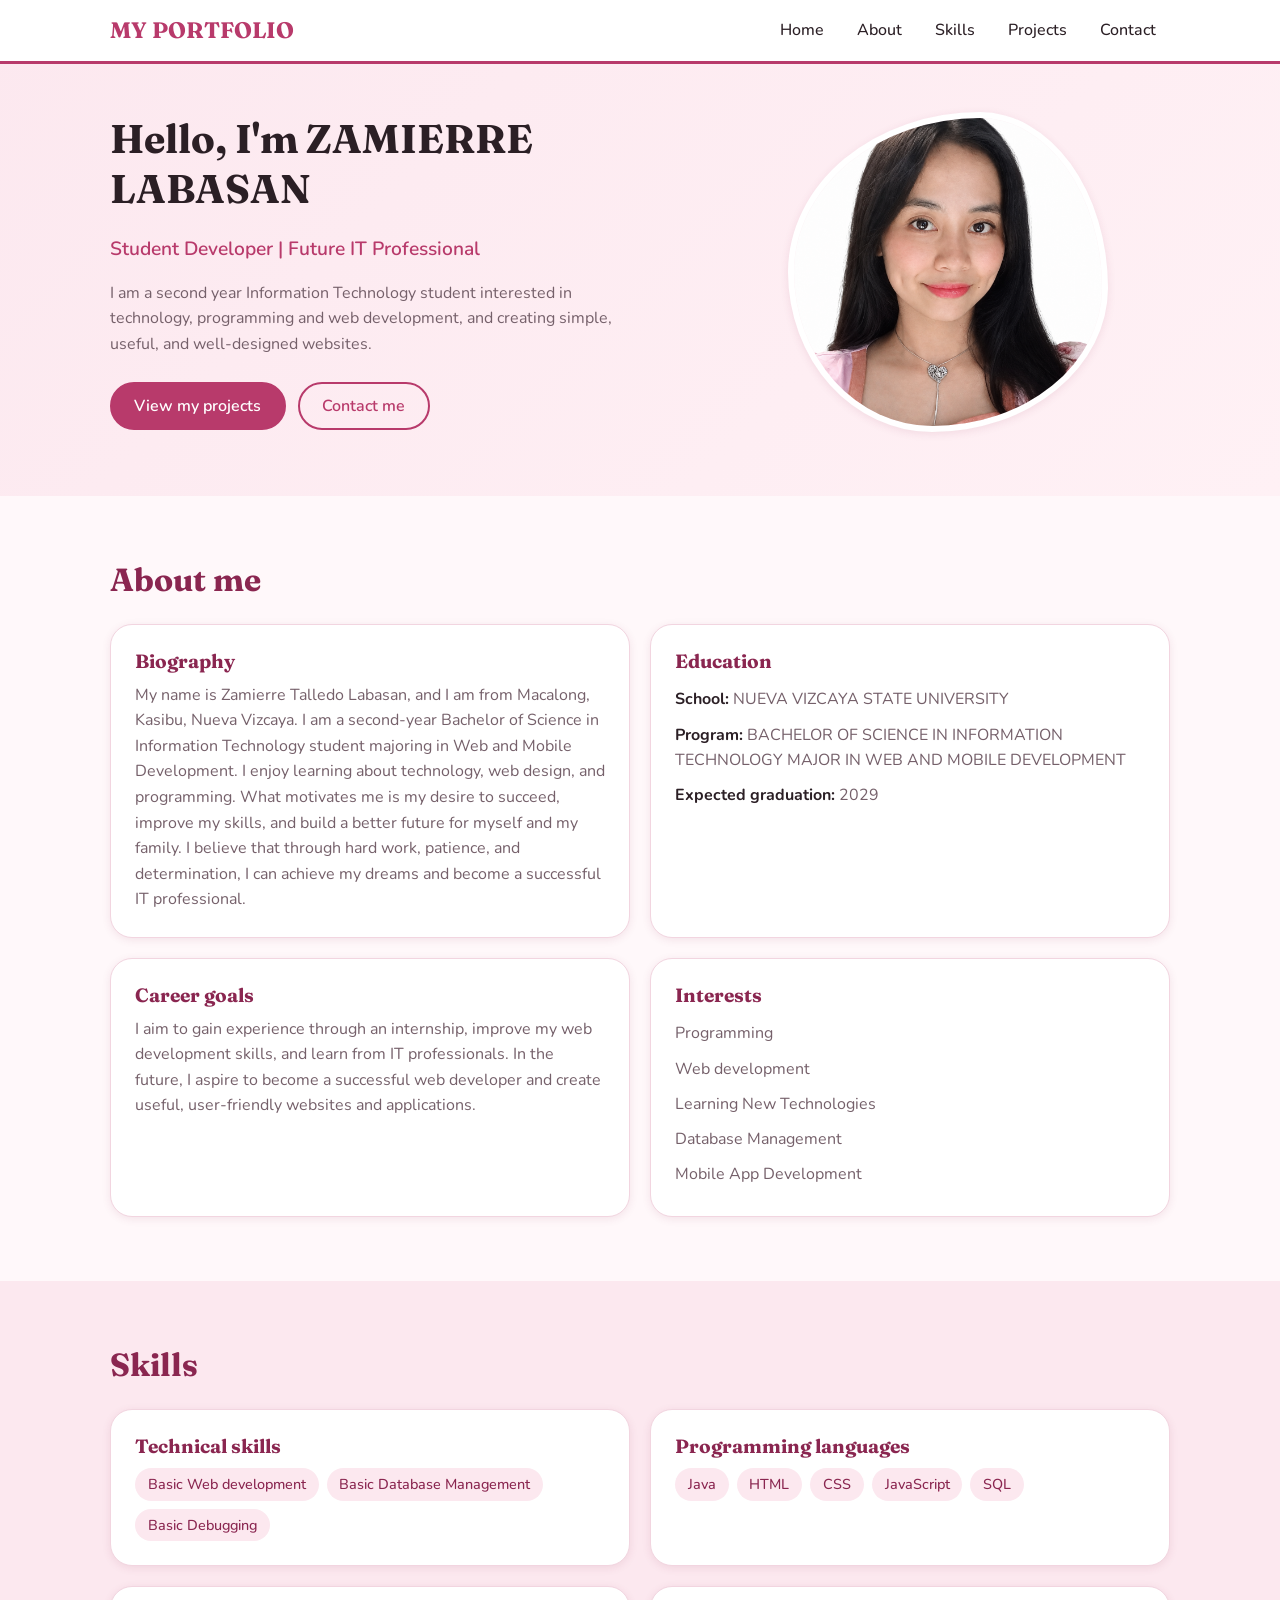
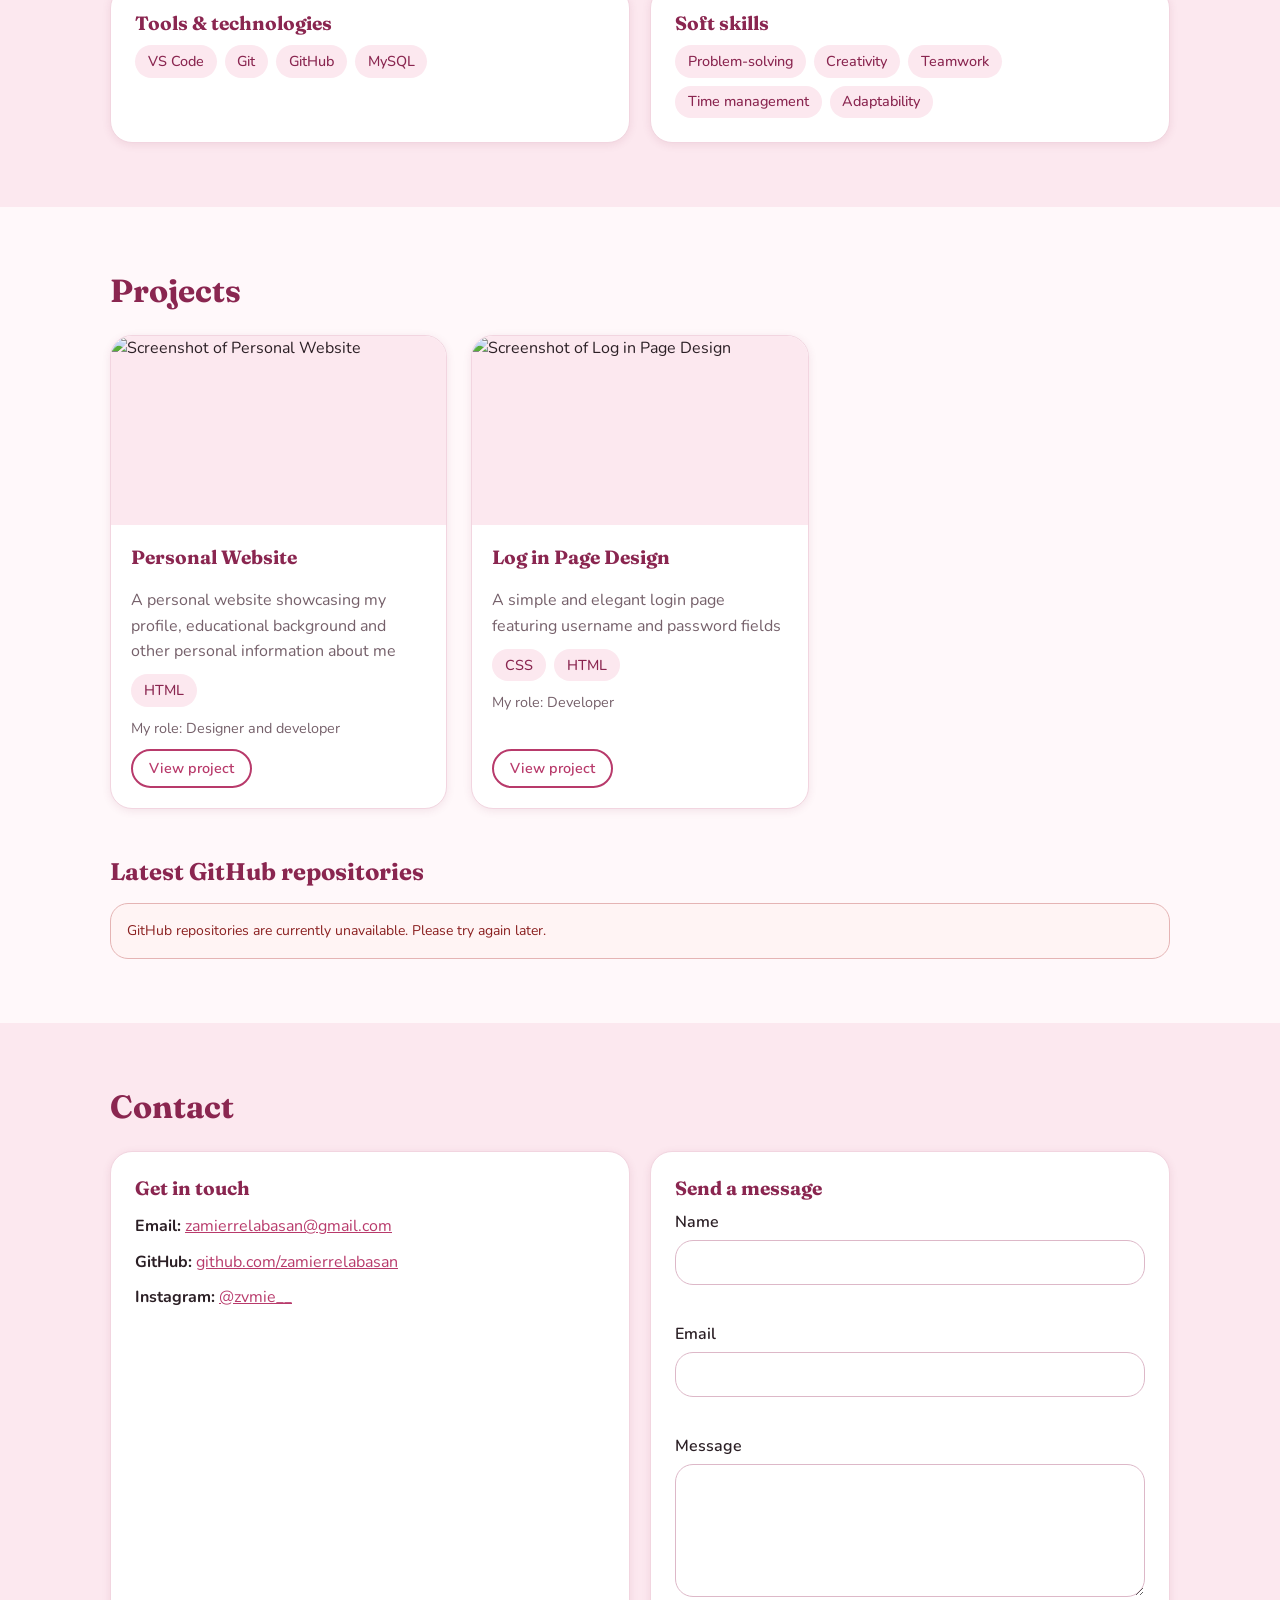
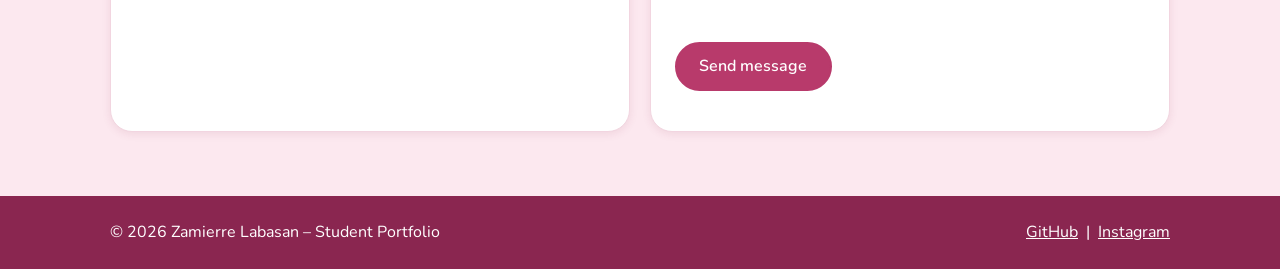
==== commit b7cd163f: "Update title and logo text in index.html" ====
--- a/index.html
+++ b/index.html
@@ -3,7 +3,7 @@
 <head>
   <meta charset="UTF-8">
   <meta name="viewport" content="width=device-width, initial-scale=1.0">
-  <title>Zamierre Labasan | Student Portfolio</title>
+  <title>My Portfolio</title>
   <meta name="description" content="Student portfolio of ZAMIERRE LABASAN: about me, skills, projects, latest GitHub repositories and contact details.">
 
   <!-- Fonts: one for headings, one for body text (system fonts are used if these cannot load) -->
@@ -18,7 +18,7 @@
   <!-- ============ HEADER / NAVIGATION ============ -->
   <header class="site-header">
     <nav class="navbar container" aria-label="Main navigation">
-      <a href="#home" class="logo" aria-label="Go to top of page">[ZAMIERRE LABASAN]</a>
+      <a href="#home" class="logo" aria-label="Go to top of page">MY PORTFOLIO</a>
 
       <button class="nav-toggle" id="navToggle" aria-expanded="false" aria-controls="navMenu" aria-label="Open menu">
         <span class="bar"></span><span class="bar"></span><span class="bar"></span>
